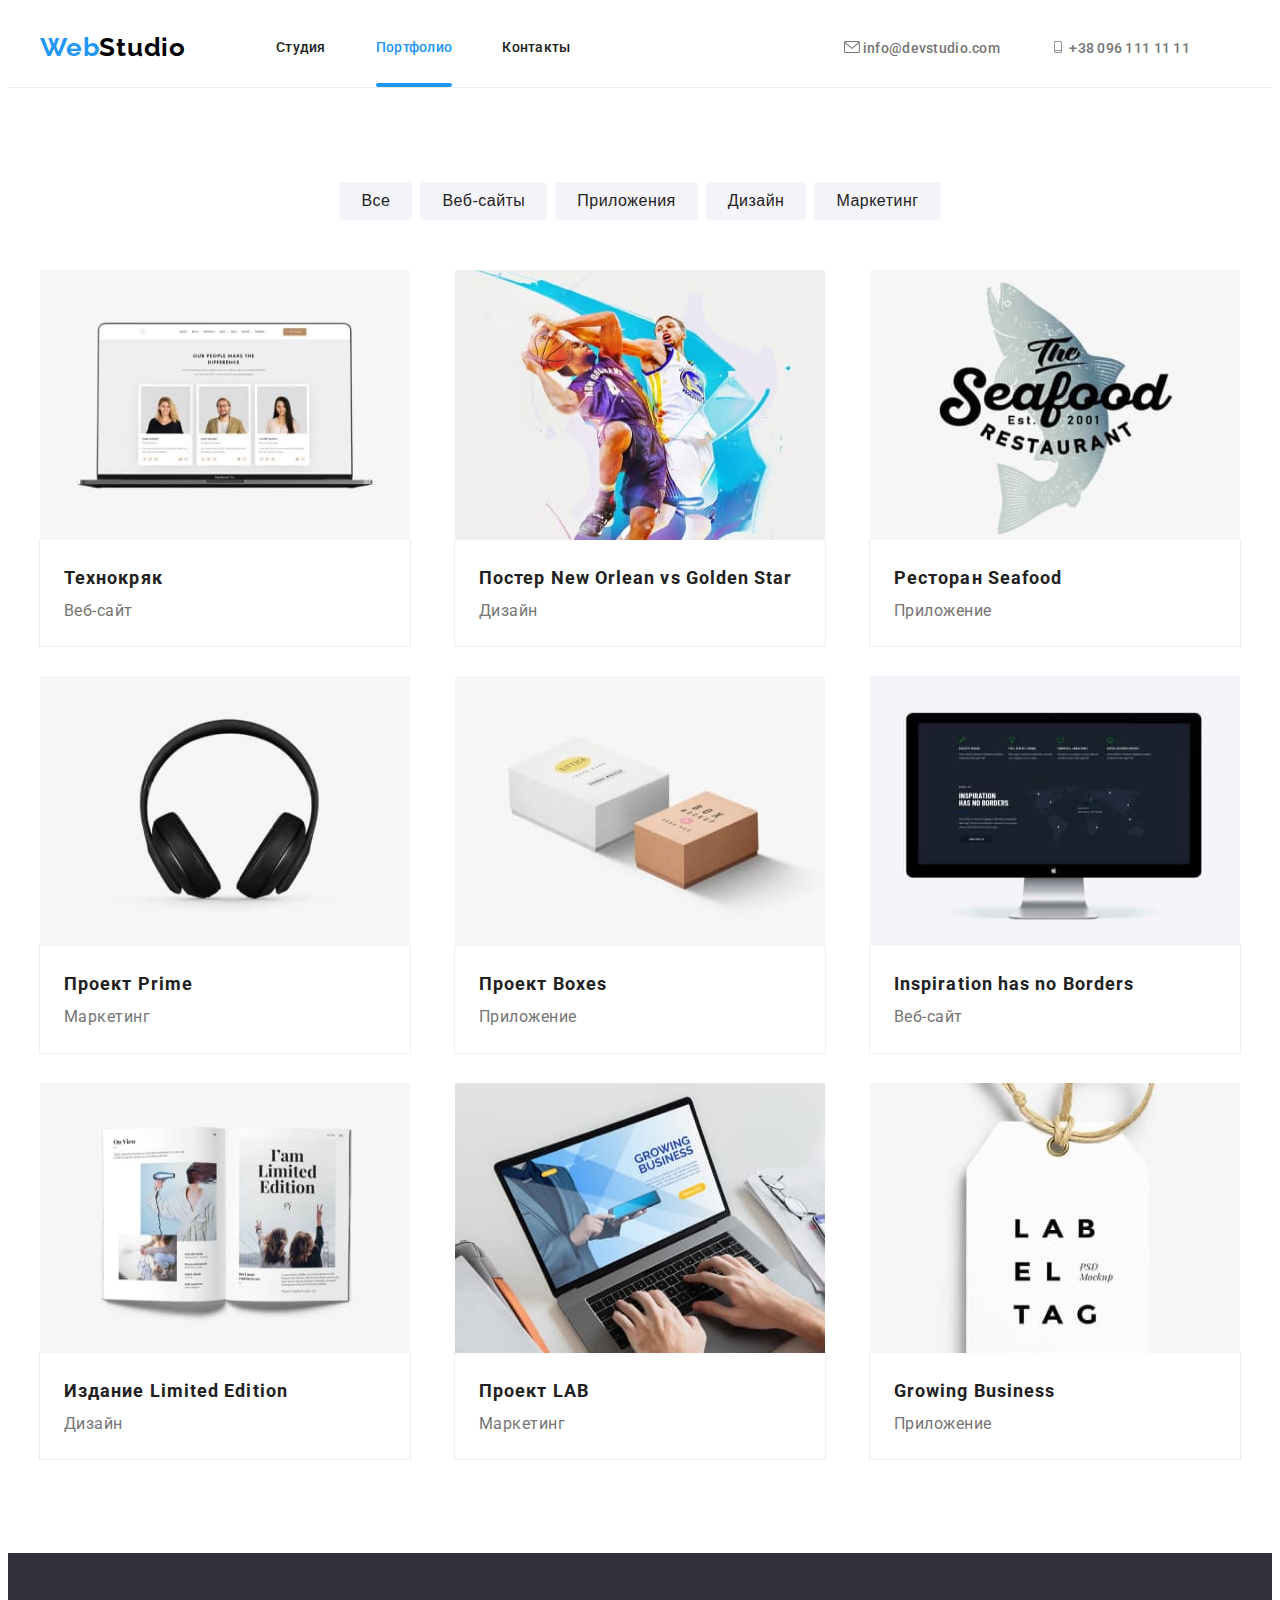
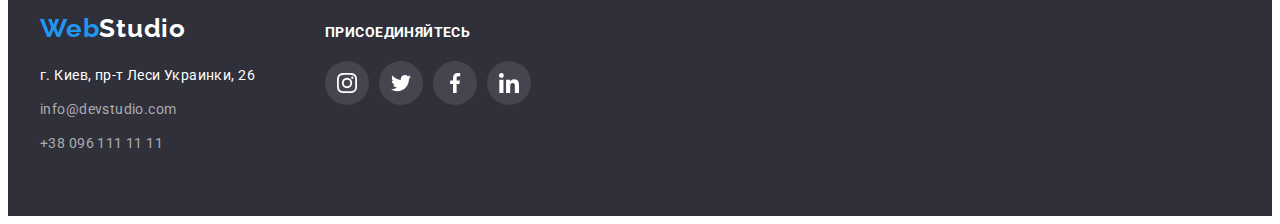
==== portfolio.html @ 3cf3bd7c "Initial commit" ====
<!DOCTYPE html>
<html lang="ru">
<head>
    <meta charset="UTF-8">
    <meta http-equiv="X-UA-Compatible" content="IE=edge">
    <meta name="viewport" content="width=device-width, initial-scale=1.0">
    <title> WebStudio | Портфолио </title>
    

    <!-- Google Fonts start -->
    
    <link rel="preconnect" href="https://fonts.googleapis.com">
    <link rel="preconnect" href="https://fonts.gstatic.com" crossorigin>
    <link href="https://fonts.googleapis.com/css2?family=Raleway:wght@700&family=Roboto:wght@400;500;700;900&display=swap"
        rel="stylesheet">

    <!-- Google Fonts end -->

    <!-- Modern Normalise start -->
    
    <link rel="stylesheet" href="https://cdnjs.cloudflare.com/ajax/libs/modern-normalize/1.1.0/modern-normalize.min.css"
        integrity="sha512-wpPYUAdjBVSE4KJnH1VR1HeZfpl1ub8YT/NKx4PuQ5NmX2tKuGu6U/JRp5y+Y8XG2tV+wKQpNHVUX03MfMFn9Q=="
        crossorigin="anonymous" referrerpolicy="no-referrer" />
    
    <!-- Moder Normalise end -->

    <link rel="stylesheet" href="./css/styles.css">

</head>
<body class="body">

<header class="header">
    <div class="container header-container">
        <a href="" class="header-logo">Web<span class="header-logo-studio">Studio</span></a>
        <nav class="header-nav">
            <ul class="header-list-flex">
                <li class="header-item">
                     <a href="index.html" class="header-link"> Студия </a>
                </li>
                <li class="header-item header-portfolio">
                     <a href="portfolio.html" class="header-link header-link-current"> Портфолио </a>
                </li>
                <li class="header-item">
                     <a href="" class="header-link"> Контакты </a>
                </li>
            </ul>
        </nav>

<ul class="header-list">
    <li>
        <a href="mailto:info@devstudio.com" class="header-contacts header-link">
            <svg class="header-icon " width="16" height="12">
                <use href="/images/icons.svg#envelope">
                </use>
            </svg>
            info@devstudio.com
        </a>
    </li>

    <li>
        <a href="tel:+380961111111" class="header-contacts header-link">
            <svg class="header-icon" width="16" height="12">
                <use href="/images/icons.svg#phone">
                </use>
            </svg>
            +38 096 111 11 11
        </a>
    </li>
</ul>
    </div>
</header>

<!-- Main Content -->
<main>
    
    <section class="section">
        <div class="container">
        <!-- Portfolio Button List -->
        <ul class="prtf-btn-list button-flexbox">
            <li class="btn-list-item">
                <button class="btn-prtf "  type="button">Все</button>
            </li>
            <li class="btn-list-item">
                <button class="btn-prtf "  type="button">Веб-сайты</button>
            </li>
            <li class="btn-list-item">
                <button class="btn-prtf "  type="button">Приложения</button>
            </li>
            <li class="btn-list-item">
                <button class="btn-prtf "  type="button">Дизайн</button>
            </li>
            <li class="btn-list-item">
                <button class="btn-prtf "  type="button">Маркетинг</button>
            </li>
        </ul>
        <!-- Portfolio Interective Images List -->
        <ul class="prtf-ii-list card-set">
            <li class="card-set-items prtf-ii-link">
                <a href="">
                    <div class="prtf-list-item" >
                    <img src="images/portfol-box/potfol-box1.jpg" alt="ноутбук" width="370" height="270"  >
                        <div class="prtf-overlay">
                            <p class="prtf-overlay-text">
                                Ресурс предлагает комплексные предложения с разным уровнем функционала и сервисов.
                                Все это позволит посетителю получить исчерпывающие сведения о компании или частном лице.
                            </p>
                        </div>
                    </div>
                            <div class="prtf-ii-flexbox">
                                <h3 class="prtf-ii-title">Технокряк</h3>
                                <p class="prtf-ii-text">Веб-сайт</p>
                            </div>
                </a>     
            </li>
            <li class="card-set-items prtf-ii-link">
                <a href="">
                    <div class="prtf-list-item">

                        <img src="images/portfol-box/portfol-box2.jpg" alt="баскетболисты" width="370" height="270" >
                                            <div class="prtf-overlay">
                                                <p class="prtf-overlay-text">
                                                    Ресурс предлагает комплексные предложения с разным уровнем функционала и сервисов.
                                                    Все это позволит посетителю получить исчерпывающие сведения о компании или частном лице.
                                                </p>
                                            </div>
                    </div>
                    <div class="prtf-ii-flexbox">    
                        <h3 class="prtf-ii-title">Постер New Orlean vs Golden Star</h3>
                        <p class="prtf-ii-text">Дизайн</p>
                    </div>
                </a>     
            </li>
            <li class="card-set-items prtf-ii-link">
                <a href="">
                    <div class="prtf-list-item">
                        <img src="images/portfol-box/portfol-box3.jpg" alt="логотип ресторана" width="370" height="270" >
                        <div class="prtf-overlay">
                            <p class="prtf-overlay-text">
                                Ресурс предлагает комплексные предложения с разным уровнем функционала и сервисов.
                                Все это позволит посетителю получить исчерпывающие сведения о компании или частном лице.
                            </p>
                        </div>
                    </div>
                    <div class="prtf-ii-flexbox">
                        <h3 class="prtf-ii-title">Ресторан Seafood</h3>
                        <p class="prtf-ii-text">Приложение</p>
                    </div>
                </a>    
            </li>
            <li class="card-set-items prtf-ii-link">
                <a href="">
                    <div class="prtf-list-item">

                        <img src="images/portfol-box/portfol-box4.jpg" alt="наушники" width="370" height="270" >
                                        <div class="prtf-overlay">
                                            <p class="prtf-overlay-text">
                                                Ресурс предлагает комплексные предложения с разным уровнем функционала и сервисов.
                                                Все это позволит посетителю получить исчерпывающие сведения о компании или частном лице.
                                            </p>
                                        </div>
                    </div>
                        <div class="prtf-ii-flexbox">
                        <h3 class="prtf-ii-title">Проект Prime</h3>
                        <p class="prtf-ii-text">Маркетинг</p>
                    </div>
                </a>
            </li>
            <li class="card-set-items prtf-ii-link">
                <a href="">
                    <div class="prtf-list-item">

                        <img src="images/portfol-box/portfol-box5.jpg" alt="коробки" width="370" height="270" >
                   
                                        <div class="prtf-overlay">
                                            <p class="prtf-overlay-text">
                                                Ресурс предлагает комплексные предложения с разным уровнем функционала и сервисов.
                                                Все это позволит посетителю получить исчерпывающие сведения о компании или частном лице.
                                            </p>
                                        </div>

                    </div>
                        <div class="prtf-ii-flexbox">
                        <h3 class="prtf-ii-title">Проект Boxes</h3>
                        <p class="prtf-ii-text">Приложение</p>
                    </div>
                </a>
            </li>
            <li class="card-set-items prtf-ii-link">
                <a href="">
                    <div class="prtf-list-item">

                        <img src="images/portfol-box/portfol-box6.jpg" alt="экран монитора" width="370" height="270" >
                    
                                                                <div class="prtf-overlay">
                                                                    <p class="prtf-overlay-text">
                                                                        Ресурс предлагает комплексные предложения с разным уровнем функционала и сервисов.
                                                                        Все это позволит посетителю получить исчерпывающие сведения о компании или частном лице.
                                                                    </p>
                                                                </div>
                    </div>
                    <div class="prtf-ii-flexbox"> 
                        <h3 class="prtf-ii-title">Inspiration has no Borders</h3>
                        <p class="prtf-ii-text">Веб-сайт</p>
                    </div>
                </a>

            </li>
            <li class="card-set-items prtf-ii-link">
                <a href="">
                    <div class="prtf-list-item">

                        <img src="images/portfol-box/portfol-box7.jpg" alt="книга" width="370" height="270" >
                    
                                                            <div class="prtf-overlay">
                                                                <p class="prtf-overlay-text">
                                                                    Ресурс предлагает комплексные предложения с разным уровнем функционала и сервисов.
                                                                    Все это позволит посетителю получить исчерпывающие сведения о компании или частном лице.
                                                                </p>
                                                            </div>
                    </div>
                        <div class="prtf-ii-flexbox">  
                        <h3 class="prtf-ii-title">Издание Limited Edition</h3>
                        <p class="prtf-ii-text">Дизайн</p>
                    </div>
                </a>
                    
            </li>
            <li class="card-set-items prtf-ii-link">
                <a href="">
                    <div class="prtf-list-item">

                        <img src="images/portfol-box/portfol-box8.jpg" alt="бирка" width="370" height="270" >
                    
                                                                <div class="prtf-overlay">
                                                                    <p class="prtf-overlay-text">
                                                                        Ресурс предлагает комплексные предложения с разным уровнем функционала и сервисов.
                                                                        Все это позволит посетителю получить исчерпывающие сведения о компании или частном лице.
                                                                    </p>
                                                                </div>
                    </div>
                    <div class="prtf-ii-flexbox">  
                        <h3 class="prtf-ii-title">Проект LAB</h3>
                        <p class="prtf-ii-text">Маркетинг</p>
                    </div>
                </a>
            </li>
            <li class="card-set-items prtf-ii-link">
                <a href="">
                    <div class="prtf-list-item">

                        <img src="images/portfol-box/portfol-box9.jpg" alt="ноутбук" width="370" height="270" >
                    
                                                            <div class="prtf-overlay">
                                                                <p class="prtf-overlay-text">
                                                                    Ресурс предлагает комплексные предложения с разным уровнем функционала и сервисов.
                                                                    Все это позволит посетителю получить исчерпывающие сведения о компании или частном лице.
                                                                </p>
                                                            </div>
                    </div>
                    <div class="prtf-ii-flexbox">
                        <h3 class="prtf-ii-title">Growing Business</h3>
                        <p class="prtf-ii-text">Приложение</p>
                    </div>
                </a>
            </li>
        </ul>
    </div>
    </section>
</main>

    <footer class="footer-section">
        <div class="container footer-container">
            <div>
                <a href="" class="footer-logo">Web<span class="footer-logo-studio">Studio</span></a>
                <address class="footer-address">
                    <p class="footer-text "> г. Киев, пр-т Леси Украинки, 26 </p>
                    <ul class="footer-list">
                        <li class="footer-list-item">
                            <a href="mailto:info@devstudio.com" class="footer-contacts  "> info@devstudio.com </a>
                        </li>
                        <li class="footer-list-item">
                            <a href="tel:+380961111111" class="footer-contacts "> +38 096 111 11 11 </a>
                        </li>
                    </ul>
    
                </address>
            </div>
    <!-- Social Footer Icons -->
            <div>
                <p class="social-footer-text">присоединяйтесь</p>
                <ul class="social-footer-list">
                    <li class="social-footer-item">
                        <a class="social-footer-link" href="" target="_blank" rel="noopener noreferrer"
                            aria-label="instagram">
                            <svg class="social-footer-icon" width="20" height="20">
                                <use href="./images/icons.svg#instagram ">
    
                                </use>
                            </svg>
                        </a>
                    </li>
                    <li class="social-footer-item">
                        <a class="social-footer-link" href="" target="_blank" rel="noopener noreferrer"
                            aria-label="twitter">
                            <svg class="social-footer-icon" width="20" height="20">
                                <use href="./images/icons.svg#twitter ">
    
                                </use>
                            </svg>
                        </a>
                    </li>
                    <li class="social-footer-item">
                        <a class="social-footer-link" href="" target="_blank" rel="noopener noreferrer"
                            aria-label="facebook">
                            <svg class="social-footer-icon" width="20" height="20">
                                <use href="./images/icons.svg#facebook ">
    
                                </use>
                            </svg>
                        </a>
                    </li>
                    <li class="social-footer-item">
                        <a class="social-footer-link" href="" target="_blank" rel="noopener noreferrer"
                            aria-label="linkedin">
                            <svg class="social-footer-icon" width="20" height="20">
                                <use href="./images/icons.svg#linkedin ">
    
                                </use>
                            </svg>
                        </a>
                    </li>
                </ul>
            </div>
    
        </div>
    </footer>

</body>
</html>
---- css/styles.css ----
/* General */

:root {
    --title-color:  #212121;;
    --text-color: #757575;
    --main-background-color: #2F303A;
    --blue-color-text: #2196F3;
    --black-color-text: #000000;
    --secondary-background-color: #E5E5E5;
    --team-background-color: #F5F4FA;
    --pure-white-color: #FFFFFF;
    --another-white-color: #ECECEC;
    --logo-color--:#AFB1B8;

  /* formula */

  --indent: 30px ;
  --items: 4 ;

}


/* others */

.body {
        font-family: 'Roboto', sans-serif;
}

.container {
    width: 1200px;
    padding-right: 15px;
    padding-left: 15px;
    margin-right: auto;
    margin-left: auto;

    /* outline: red 2px solid; */
}

.card-set {
    display: flex;
    flex-wrap: wrap;
    gap: var(--indent);
    justify-content: space-between;
}

.card-set-items {
flex-basis: calc (100% - var(--indent) * (var(--items) - 1) / var(--items));
}


.section{
    padding:94px 0px
}

/* reset styles */

img {
    display: block;
}

h1,h2,h3,h4,h5,h6,p {
    margin: 0;
}

a {
    text-decoration-line: none;
    color: currentColor;
}


ul {
 list-style: none;
    padding: 0;
        margin: 0;
}

h2 {
    margin-bottom: 50px;
}

/* .link {
    text-decoration:  none;
    color: currentColor;
} */

/* Header */

.header{ 
    background-color: var(--pure-white-color);
    padding-top: 24px;
    padding-bottom: 24px;
    border-bottom: 1px solid #ECECEC;
    
}

.header-container {
 display: flex;
 align-items: center;
}

.header-logo {
    font-family: 'Raleway';
    font-style: normal;
    font-weight: 700;
    font-size: 26px;
    line-height: 1.2;
    letter-spacing: 0.03em;
    color: var(--blue-color-text);
    margin-right: 90px;
}


.header-link-current{
    position: relative;
    color: var(--blue-color-text);
}

.header-link-current::after {
    content:"";
    
    position: absolute;
    bottom: -32px;
    left: 0 ;

    display: block;
    height: 4px;
    width: 100%;

    background-color: #2196F3;
    border-radius: 2px ;

}


.header-nav {
    margin-right: auto;
}

.header-list-flex {
    display: flex;
}

.header-logo-studio{
    color: var(--black-color-text);
}


.header-item:hover,
.header-link:focus {
    color: var(--blue-color-text);
}

.header-item{
    
    font-style: normal;
    font-weight: 500;
    font-size: 14px;
    line-height: 1.14;
    letter-spacing: 0.02em;
    color: var(--title-color);
    margin-right: 50px;

  transition-property: color;
  transition-duration: 250ms;
  transition-timing-function: cubic-bezier(0.4, 0, 0.2, 1);


}

.header-item:last-child {
    margin-right: 0;
}

.header-list {
    display: flex;
}

.header-contacts {
    
    font-style: normal;
    font-weight: 500;
    font-size: 14px;
    line-height: 1.14;
    letter-spacing: 0.02em;
    color: var(--text-color);
    margin-right: 50px;

    transition-property: color;
    transition-duration: 250ms;
    transition-timing-function: cubic-bezier(0.4, 0, 0.2, 1);

}



.header-contacts:hover,
.header-contacts:focus{
     color: var(--blue-color-text);
}


.header-contacts:hover .header-icon{
    fill: var(--blue-color-text);
}

.header-contacts:focus .header-icon {
    fill: var(--blue-color-text);
}

/* Header Icons */

.header-icon {
    fill: #757575;
    transition-property: fill;
    transition-duration: 250ms;
    transition-timing-function: cubic-bezier(0.4, 0, 0.2, 1);
}



/* Main(Index.HTML)*/
/* Hero-Section */

.hero-container {
    display: flex;
    justify-content: center;
    align-items: center;
    flex-direction: column;


}

.hero-section {
    background: var(--main-background-color);
    padding: 200px 0;
}

.hero-img {
        background-image:linear-gradient(to right, rgba(47, 48, 58, 0.4), rgba(47, 48, 58, 0.4)), url(../images/hero-img/Img.png);
        background-repeat: no-repeat;
        background-position: center;
        margin-right: auto;
        margin-left: auto;
        height: 600px;

}

.hero-title {
    
    font-style: normal;
    font-weight: 900;
    font-size: 44px;
    line-height: 1.4;
    text-transform: uppercase;
    color: var(--pure-white-color);
    text-align: center;
    letter-spacing: 0.06em;
    margin-bottom: 30px;
    

}
.hero-btn {
    
    font-style: normal;
    font-weight: 700;
    font-size: 16px;
    line-height: 1.9;
    color: var(--pure-white-color);
    background: var(--blue-color-text);
    cursor: pointer;
    letter-spacing: 0.06em;

    box-shadow: 0px 4px 4px rgba(0, 0, 0, 0.15);
    border-radius: 4px;
    border: #2196F3 solid;
    padding: 10px 32px;
    
    
}
/* Underbox */

.underbox {
    background: var(--pure-white-color);
}

.underbox-flex {
    display: flex;
    align-items:baseline;
    gap: 30px;
    justify-content: space-between;
}


.underbox-item {
    width: 270px; 
}

.underbox-title {
    margin-bottom: 10px;
}

.underbox-list .underbox-title {
    
    font-style: normal;
    font-weight: 700;
    font-size: 14px;
    line-height: 1.1;
    letter-spacing: 0.03em;
    text-transform: uppercase;    
    color: var(--title-color);
}

.underbox-list .underbox-text{
    
    font-style: normal;
    font-weight: 400;
    font-size: 14px;
    line-height: 1.7;
    letter-spacing: 0.03em;
    color: var(--text-color);
}
/* Box Section */

.box-section {
    background: var(--pure-white-color) ;
    padding-top: 0px;
}



.box-section-title{
    
    font-style: normal;
    font-weight: 700;
    font-size: 36px;
    line-height: 1.2;
    text-align: center;
    letter-spacing: 0.03em;
    color: var(--title-color);
}

.box-item-div {
    position: relative;
    display: flex;
}

.box-item-title {
    font-size: 14px;
    line-height: 1.14;
    text-align: center;
    letter-spacing: 0.03em;
    text-transform: uppercase;
    
    color: #FFFFFF;
    background: rgba(47, 48, 58, 0.8);
    padding: 27px 82px;
    width: 100%;

    z-index: 120;
    position: absolute;
    bottom: 0;
        
}

/* Team Section */

.team-section {
    background: var(--team-background-color);
}
.team-wrap {
    padding-top: 30px;
    padding-bottom: 30px;
    padding-left: 5px;
    padding-right: 5px;
    
}

.team-back{
    background-color: var(--pure-white-color);
}
.team-section-flex-list{
    display: flex;
    flex-wrap: wrap;
    gap: 30px;
    justify-content: space-between;
}
.team-item {
    flex-basis: calc (100% - var(--indent) * (var(--items) - 1 ) / var(--items));
}
.team-shadow {

    box-shadow: 
    0px 1px 3px rgba(0, 0, 0, 0.12),
    0px 1px 1px rgba(0, 0, 0, 0.14), 
    0px 2px 1px rgba(0, 0, 0, 0.2);
    border-radius: 0px 0px 4px 4px;
}
.team-section-h2title {
    
    font-style: normal;
    font-weight: 700;
    font-size: 36px;
    line-height: 1.2;
    text-align: center;
    letter-spacing: 0.03em;
    color: var(--title-color);
}

.team-section-h3title {
    padding-bottom: 10px;
}

.team-section-list  .team-section-h3title{
    
    font-style: normal;
    font-weight: 500;
    font-size: 16px;
    line-height: 1.25;
    text-align: center;
    letter-spacing: 0.03em;
    color: var(--title-color);
}


.team-section-list  .team-section-text {
    
    font-style: normal;
    font-weight: 400;
    font-size: 16px;
    line-height: 1.25;
    text-align: center;
    letter-spacing: 0.03em;
    color: var(--text-color);

}
.team-section-text {
    margin-bottom: 16px;
}


/* Client Section */

.client-title {
    font-weight: 700;
    font-size: 36px;
    line-height: 42px;
    text-align: center;
    letter-spacing: 0.03em;
    
    color: var(--title-color);
}


/* Portfolio.HTML */
/* Main */
/* < !-- Portfolio Button List --> */

.button-flexbox {
    display: flex;
    flex-direction: row;
    align-items: baseline;
    align-items: center;
    justify-content: center;
    margin-bottom: 50px; 
}

.btn-prtf {
        
        font-weight: 500;
        font-size: 16px;
        line-height: 1.6;
        text-align: center;
        letter-spacing: 0.03em;
        background-color: var(--team-background-color);
        border-radius: 4px;
        color: var(--title-color);
        cursor: pointer;
        border: 0px;
        padding: 6px 22px;

        transition-property: color, background-color, border, box-shadow;
        transition-duration: 250ms;
        transition-timing-function: cubic-bezier(0.4, 0, 0.2, 1);
        
}

.btn-list-item {
    margin-right: 8px;
}

.btn-list-item:last-child {
    margin-right: 0px;
}

.btn-prtf:hover,
.btn-prtf:active,
.btn-prtf:focus {
    color: var(--pure-white-color);
    background-color: var(--blue-color-text);
    border: var(--blue-color-text) 4px;
    box-shadow: 
    0px 3px 1px rgba(0, 0, 0, 0.1), 
    0px 1px 2px rgba(0, 0, 0, 0.08), 
    0px 2px 2px rgba(0, 0, 0, 0.12);
}

 /* < !-- Portfolio Interective Images List --> */

.prtf-ii-list {
    --items: 9 ;
    
}

.prtf-ii-link {
    transition-property: box-shadow;
    transition-duration:250ms;
    transition-timing-function: cubic-bezier(0.4, 0, 0.2, 1);
}

.prtf-ii-link:hover {
    box-shadow: 
    0px 1px 1px rgba(0, 0, 0, 0.12), 
    0px 4px 4px rgba(0, 0, 0, 0.06), 
    1px 4px 6px rgba(0, 0, 0, 0.16);
}


.prtf-ii-flexbox{
    padding-top: 20px;
    padding-bottom: 20px;
    outline: 1px solid #EEEEEE ;
    padding-right: 24px;
    padding-left: 24px;

}



.prtf-ii-title{
    
    font-style: normal;
    font-weight: 700;
    font-size: 18px;
    line-height: 2;
    letter-spacing: 0.06em;
    color: var(--title-color);
}


.prtf-ii-text {
    
    font-style: normal;
    font-weight: 400;
    font-size: 16px;
    line-height: 1.9;
    letter-spacing: 0.03em;
    color:var(--text-color);
}

.prtf-list-item {
    position: relative;
    overflow: hidden;
}


.prtf-list-item:hover .prtf-overlay{
transform: translateY(0);
}

.prtf-overlay {
 background-color: rgba(33, 150, 243, 0.9);
 
 position: absolute;
 top: 0;
 left: 0;
 
transform: translateY(150%);


 width: 100%;
 height: 100%;
 padding: 63px 24px;
 
 display: flex;
 align-items: center;
 justify-content: center;

transition: transform 250ms ease-in-out;

}

.prtf-overlay-text {
    font-family: 'Roboto';
    font-style: normal;
    font-weight: 400;
    font-size: 18px;
    line-height: 1.55;
    letter-spacing: 0.03em;
    color: #FFFFFF;

    text-align: left;
}



/* Footer  */

.footer-section {
    background: var(--main-background-color);
    padding: 60px 0px
}

.footer-container {
    display: flex;
    justify-content: baseline;
    align-items: baseline;
    gap: 70px;
}



.footer-logo {

        font-family: 'Raleway';
            font-style: normal;
            font-weight: 700;
            font-size: 26px;
            line-height: 1.2;
            letter-spacing: 0.03em;
            color: var(--blue-color-text);

}

.footer-logo-studio {
color: var(--pure-white-color);
}



.footer-text {
    
    font-style: normal;
    font-weight: 400;
    font-size: 14px;
    line-height: 1.7;
    letter-spacing: 0.03em;
    color: var(--pure-white-color);
    margin-top: 20px;
    margin-bottom: 10px;
    
}


.footer-contacts {
    
    font-style: normal;
    font-weight: 400;
    font-size: 14px;
    line-height: 1.7;
    letter-spacing: 0.03em;
    color: rgba(255, 255, 255, 0.6); 
    
    transition-property: color;
        transition-duration: 250ms;
        transition-timing-function: cubic-bezier(0.4, 0, 0.2, 1);
}

.footer-list-item {
    margin-bottom: 10px;

}

.footer-list-item:last-child {
    margin-bottom: 0px;
}


.footer-contacts:hover,
.footer-contacts:focus {
    color: var(--blue-color-text);
}

.social-footer-text {
  
    font-weight: 700;
    font-size: 14px;
    line-height: 1.14;
    letter-spacing: 0.03em;
    text-transform: uppercase;
    margin-bottom: 20px;
    
    color: var(--pure-white-color);
}


/* Icons Settings */

/* Social Icons */

.social-team-list {
    display: flex;
    align-items: center;
    justify-content: center;
    gap: 10px;
}

.social-team-link {
    display: flex;
    align-items: center;
    justify-content: center;
    width: 44px;
    height: 44px;
    background-color: var(--pure-white-color);
    border-radius: 50%;

    transition-property: background-color;
    transition-duration: 250ms;
    transition-timing-function: cubic-bezier(0.4, 0, 0.2, 1);

}

.social-team-icon {
    fill: var(--logo-color--);
    
    transition-property: fill;
    transition-duration: 250ms;
    transition-timing-function: cubic-bezier(0.4, 0, 0.2, 1);
}

.social-team-link:hover {
    background-color: var(--blue-color-text);

}

.social-team-link:focus {
    background-color: var(--blue-color-text);
}

.social-team-link:focus .social-team-icon{
    fill: var(--pure-white-color);
}

.social-team-link:hover   .social-team-icon {
    fill: var(--pure-white-color);
}

/* Footer Icons */

.social-footer-list {
        display: flex;
            align-items: center;
            justify-content: center;
            gap: 10px;
}

.social-footer-icon {
    fill: var(--pure-white-color);
}

.social-footer-link:hover {
    background-color: var(--blue-color-text);
}

.social-footer-link:focus {
    background-color: var(--blue-color-text);
}



.social-footer-link {
            display: flex;
            align-items: center;
            justify-content: center;
            width: 44px;
            height: 44px;
            background-color: var(--pure-white-color);
            border-radius: 50%;
            background: rgba(255, 255, 255, 0.1);
           
            transition-property: background-color;
            transition-duration: 250ms;
            transition-timing-function: cubic-bezier(0.4, 0, 0.2, 1);
            
}

/* Client Icons */

.client-list {
            display: flex;
            align-items: center;
            justify-content: center;
            gap: 30px;
}

.client-icon {
    fill: var(--logo-color--) ;
        transition-property: fill;
        transition-duration: 250ms;
        transition-timing-function: cubic-bezier(0.4, 0, 0.2, 1);
}

.client-link {
            
            display: flex;
            align-items: center;
            justify-content: center;
            width: 170px;
            height: 92px;
            border: 1px solid #AFB1B8;
            border-radius: 4px;


        transition-property: background-color;
        transition-duration: 250ms;
        transition-timing-function: cubic-bezier(0.4, 0, 0.2, 1);
}


.client-link:hover .client-icon {
    fill: var(--blue-color-text);
}


.client-link:hover {
    border-color: var(--blue-color-text);
}

.client-link:focus .client-icon {
    fill: var(--blue-color-text);
}

.client-link:focus {
    border-color: var(--blue-color-text);
}



/* Underbox Icons */
.underbox-icon-list {
    display: flex;
    align-items: center;
    justify-content: center;
    gap: 30px;
    margin-bottom: 30px;

}
.underbox-link {
    
    display: flex;
    align-items: center;
    justify-content: center;
    width: 270px;
    height: 120px;
    background-color: var(--team-background-color);
}  


/* --- */
/* Modal Window */

.backdrop {
    position: fixed;
    top: 0;
    left: 0;
    height: 100%;
    width: 100%;
    z-index: 1000;

    /* display: flex;
    align-items: center;
    justify-content: center; */

    background-color: rgba(0, 0, 0, 0.2);



opacity: 1;
visibility: visible;
pointer-events: initial;

transition: opacity 600ms ease-out, visibility 600ms ease-out;


}


.backdrop.is-hidden {
    opacity: 0;
    visibility: hidden;
    pointer-events: none;
}

.modal {
    /* position: relative; */
    position: absolute;
    top: 50%;
    left: 50%;

    transform: translate(-50%,-50%) scale(1) rotate(0);


    width: 520px;
    height: 580px;
    background-color: #FFFFFF;
    box-shadow: 
    0px 1px 3px rgba(0, 0, 0, 0.12),
    0px 1px 1px rgba(0, 0, 0, 0.14), 
    0px 2px 1px rgba(0, 0, 0, 0.2);
    border-radius: 4px;

    opacity: 1;
    transition: transform 400ms ease-in-out 200ms, opacity 400ms ease-in-out 200ms

}

.backdrop.is-hidden .modal {
    opacity: 0;
    transform: translate(-50%, -50%) scale(0.4) rotate(0);
}



.modal-btn {

   display: flex;
   align-items: center;
   justify-content: center;

   position: absolute;
   top: 10px;
   right: 10px;

   width: 30px;
   height: 30px;
   padding: 0;

   border-radius: 50% ;
   border: 1px solid rgba(0, 0, 0, 0.1);
   background-color: transparent;
   
   cursor: pointer;
}
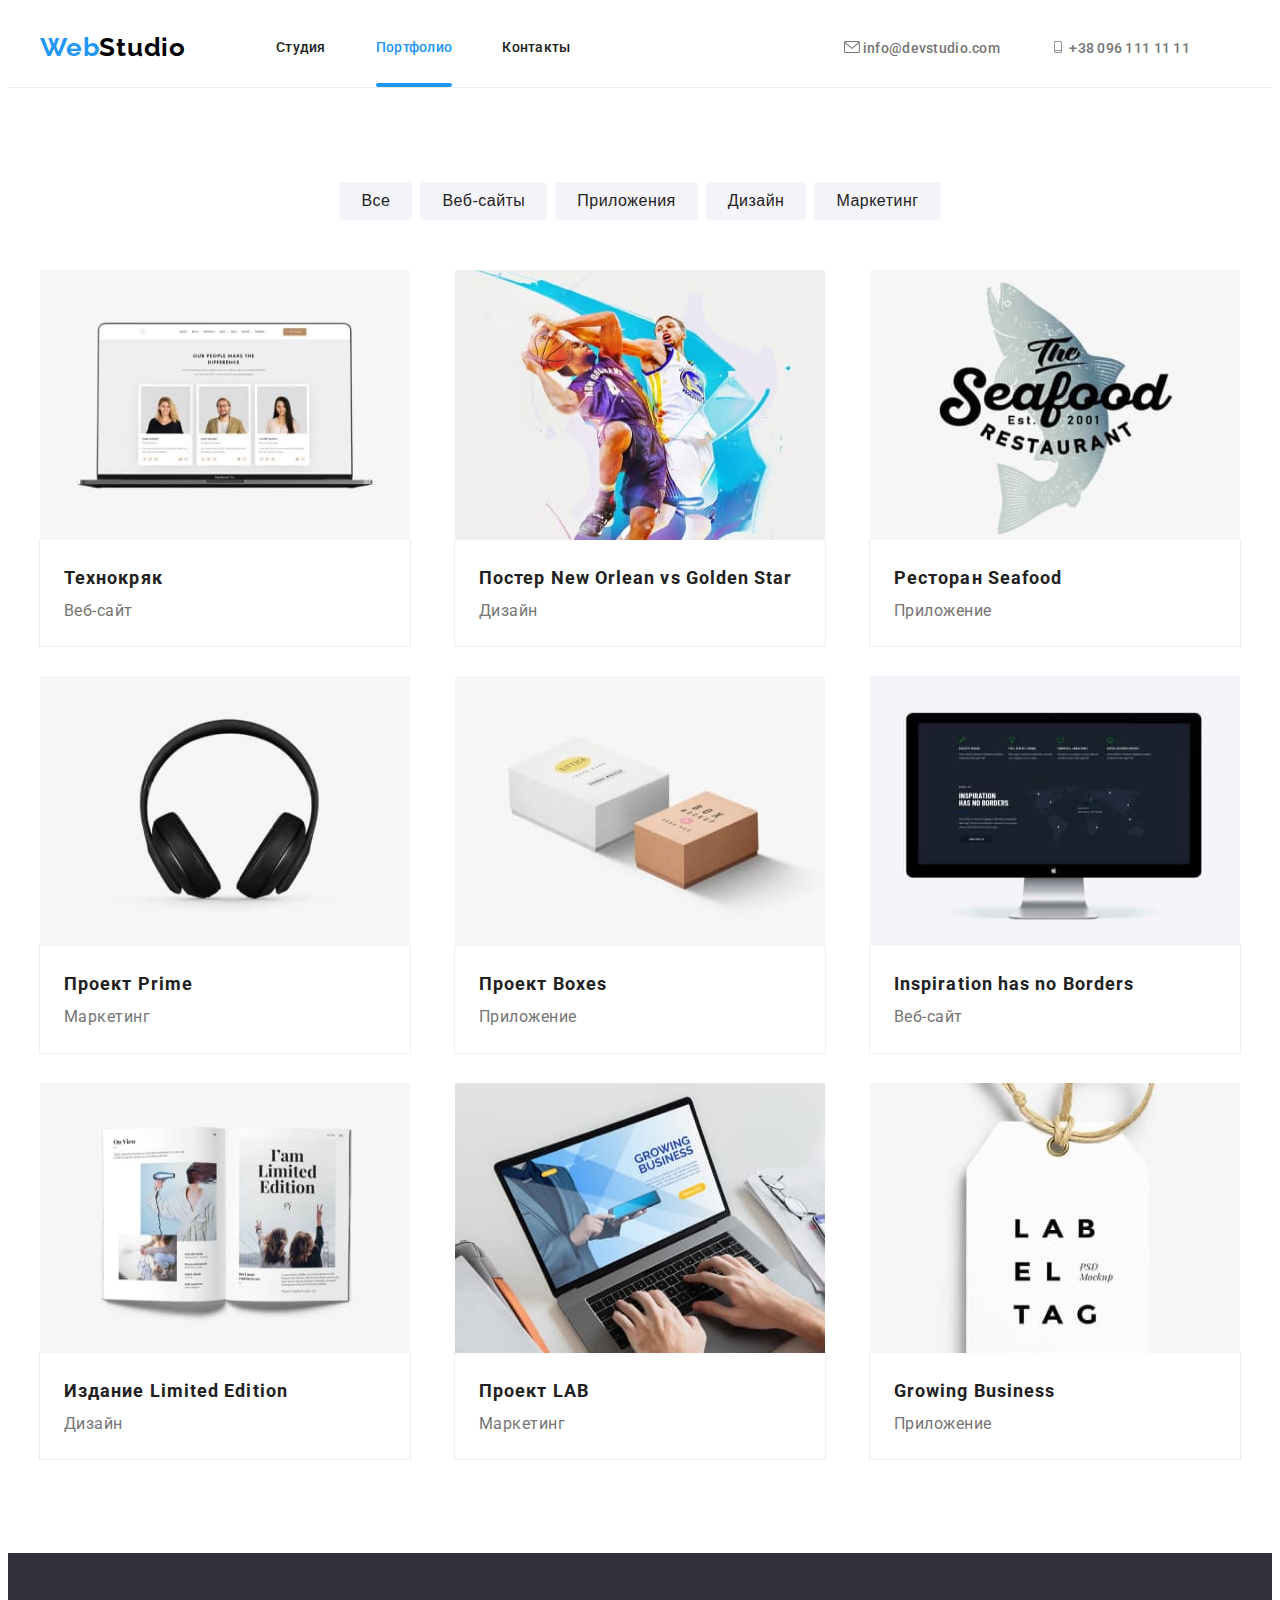
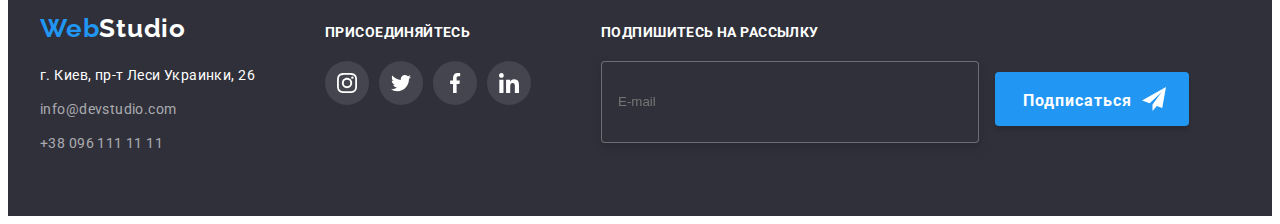
==== commit 6133d6ab: "Complete footer-form( Complete Task)" ====
--- a/portfolio.html
+++ b/portfolio.html
@@ -1,339 +1,433 @@
 <!DOCTYPE html>
 <html lang="ru">
-<head>
-    <meta charset="UTF-8">
-    <meta http-equiv="X-UA-Compatible" content="IE=edge">
-    <meta name="viewport" content="width=device-width, initial-scale=1.0">
-    <title> WebStudio | Портфолио </title>
-    
+  <head>
+    <meta charset="UTF-8" />
+    <meta http-equiv="X-UA-Compatible" content="IE=edge" />
+    <meta name="viewport" content="width=device-width, initial-scale=1.0" />
+    <title>WebStudio | Портфолио</title>
 
     <!-- Google Fonts start -->
-    
-    <link rel="preconnect" href="https://fonts.googleapis.com">
-    <link rel="preconnect" href="https://fonts.gstatic.com" crossorigin>
-    <link href="https://fonts.googleapis.com/css2?family=Raleway:wght@700&family=Roboto:wght@400;500;700;900&display=swap"
-        rel="stylesheet">
+
+    <link rel="preconnect" href="https://fonts.googleapis.com" />
+    <link rel="preconnect" href="https://fonts.gstatic.com" crossorigin />
+    <link
+      href="https://fonts.googleapis.com/css2?family=Raleway:wght@700&family=Roboto:wght@400;500;700;900&display=swap"
+      rel="stylesheet"
+    />
 
     <!-- Google Fonts end -->
 
     <!-- Modern Normalise start -->
-    
-    <link rel="stylesheet" href="https://cdnjs.cloudflare.com/ajax/libs/modern-normalize/1.1.0/modern-normalize.min.css"
-        integrity="sha512-wpPYUAdjBVSE4KJnH1VR1HeZfpl1ub8YT/NKx4PuQ5NmX2tKuGu6U/JRp5y+Y8XG2tV+wKQpNHVUX03MfMFn9Q=="
-        crossorigin="anonymous" referrerpolicy="no-referrer" />
-    
+
+    <link
+      rel="stylesheet"
+      href="https://cdnjs.cloudflare.com/ajax/libs/modern-normalize/1.1.0/modern-normalize.min.css"
+      integrity="sha512-wpPYUAdjBVSE4KJnH1VR1HeZfpl1ub8YT/NKx4PuQ5NmX2tKuGu6U/JRp5y+Y8XG2tV+wKQpNHVUX03MfMFn9Q=="
+      crossorigin="anonymous"
+      referrerpolicy="no-referrer"
+    />
+
     <!-- Moder Normalise end -->
 
-    <link rel="stylesheet" href="./css/styles.css">
-
-</head>
-<body class="body">
-
-<header class="header">
-    <div class="container header-container">
-        <a href="" class="header-logo">Web<span class="header-logo-studio">Studio</span></a>
+    <link rel="stylesheet" href="./css/styles.css" />
+  </head>
+  <body class="body">
+    <header class="header">
+      <div class="container header-container">
+        <a href="" class="header-logo"
+          >Web<span class="header-logo-studio">Studio</span></a
+        >
         <nav class="header-nav">
-            <ul class="header-list-flex">
-                <li class="header-item">
-                     <a href="index.html" class="header-link"> Студия </a>
-                </li>
-                <li class="header-item header-portfolio">
-                     <a href="portfolio.html" class="header-link header-link-current"> Портфолио </a>
-                </li>
-                <li class="header-item">
-                     <a href="" class="header-link"> Контакты </a>
-                </li>
+          <ul class="header-list-flex">
+            <li class="header-item">
+              <a href="index.html" class="header-link"> Студия </a>
+            </li>
+            <li class="header-item header-portfolio">
+              <a href="portfolio.html" class="header-link header-link-current">
+                Портфолио
+              </a>
+            </li>
+            <li class="header-item">
+              <a href="" class="header-link"> Контакты </a>
+            </li>
+          </ul>
+        </nav>
+
+        <ul class="header-list">
+          <li>
+            <a
+              href="mailto:info@devstudio.com"
+              class="header-contacts header-link"
+            >
+              <svg class="header-icon" width="16" height="12">
+                <use href="/images/icons.svg#envelope"></use>
+              </svg>
+              info@devstudio.com
+            </a>
+          </li>
+
+          <li>
+            <a href="tel:+380961111111" class="header-contacts header-link">
+              <svg class="header-icon" width="16" height="12">
+                <use href="/images/icons.svg#phone"></use>
+              </svg>
+              +38 096 111 11 11
+            </a>
+          </li>
+        </ul>
+      </div>
+    </header>
+
+    <!-- Main Content -->
+    <main>
+      <section class="section">
+        <div class="container">
+          <!-- Portfolio Button List -->
+          <ul class="prtf-btn-list button-flexbox">
+            <li class="btn-list-item">
+              <button class="btn-prtf" type="button">Все</button>
+            </li>
+            <li class="btn-list-item">
+              <button class="btn-prtf" type="button">Веб-сайты</button>
+            </li>
+            <li class="btn-list-item">
+              <button class="btn-prtf" type="button">Приложения</button>
+            </li>
+            <li class="btn-list-item">
+              <button class="btn-prtf" type="button">Дизайн</button>
+            </li>
+            <li class="btn-list-item">
+              <button class="btn-prtf" type="button">Маркетинг</button>
+            </li>
+          </ul>
+          <!-- Portfolio Interective Images List -->
+          <ul class="prtf-ii-list card-set">
+            <li class="card-set-items prtf-ii-link">
+              <a href="">
+                <div class="prtf-list-item">
+                  <img
+                    src="images/portfol-box/potfol-box1.jpg"
+                    alt="ноутбук"
+                    width="370"
+                    height="270"
+                  />
+                  <div class="prtf-overlay">
+                    <p class="prtf-overlay-text">
+                      Ресурс предлагает комплексные предложения с разным уровнем
+                      функционала и сервисов. Все это позволит посетителю
+                      получить исчерпывающие сведения о компании или частном
+                      лице.
+                    </p>
+                  </div>
+                </div>
+                <div class="prtf-ii-flexbox">
+                  <h3 class="prtf-ii-title">Технокряк</h3>
+                  <p class="prtf-ii-text">Веб-сайт</p>
+                </div>
+              </a>
+            </li>
+            <li class="card-set-items prtf-ii-link">
+              <a href="">
+                <div class="prtf-list-item">
+                  <img
+                    src="images/portfol-box/portfol-box2.jpg"
+                    alt="баскетболисты"
+                    width="370"
+                    height="270"
+                  />
+                  <div class="prtf-overlay">
+                    <p class="prtf-overlay-text">
+                      Ресурс предлагает комплексные предложения с разным уровнем
+                      функционала и сервисов. Все это позволит посетителю
+                      получить исчерпывающие сведения о компании или частном
+                      лице.
+                    </p>
+                  </div>
+                </div>
+                <div class="prtf-ii-flexbox">
+                  <h3 class="prtf-ii-title">
+                    Постер New Orlean vs Golden Star
+                  </h3>
+                  <p class="prtf-ii-text">Дизайн</p>
+                </div>
+              </a>
+            </li>
+            <li class="card-set-items prtf-ii-link">
+              <a href="">
+                <div class="prtf-list-item">
+                  <img
+                    src="images/portfol-box/portfol-box3.jpg"
+                    alt="логотип ресторана"
+                    width="370"
+                    height="270"
+                  />
+                  <div class="prtf-overlay">
+                    <p class="prtf-overlay-text">
+                      Ресурс предлагает комплексные предложения с разным уровнем
+                      функционала и сервисов. Все это позволит посетителю
+                      получить исчерпывающие сведения о компании или частном
+                      лице.
+                    </p>
+                  </div>
+                </div>
+                <div class="prtf-ii-flexbox">
+                  <h3 class="prtf-ii-title">Ресторан Seafood</h3>
+                  <p class="prtf-ii-text">Приложение</p>
+                </div>
+              </a>
+            </li>
+            <li class="card-set-items prtf-ii-link">
+              <a href="">
+                <div class="prtf-list-item">
+                  <img
+                    src="images/portfol-box/portfol-box4.jpg"
+                    alt="наушники"
+                    width="370"
+                    height="270"
+                  />
+                  <div class="prtf-overlay">
+                    <p class="prtf-overlay-text">
+                      Ресурс предлагает комплексные предложения с разным уровнем
+                      функционала и сервисов. Все это позволит посетителю
+                      получить исчерпывающие сведения о компании или частном
+                      лице.
+                    </p>
+                  </div>
+                </div>
+                <div class="prtf-ii-flexbox">
+                  <h3 class="prtf-ii-title">Проект Prime</h3>
+                  <p class="prtf-ii-text">Маркетинг</p>
+                </div>
+              </a>
+            </li>
+            <li class="card-set-items prtf-ii-link">
+              <a href="">
+                <div class="prtf-list-item">
+                  <img
+                    src="images/portfol-box/portfol-box5.jpg"
+                    alt="коробки"
+                    width="370"
+                    height="270"
+                  />
+
+                  <div class="prtf-overlay">
+                    <p class="prtf-overlay-text">
+                      Ресурс предлагает комплексные предложения с разным уровнем
+                      функционала и сервисов. Все это позволит посетителю
+                      получить исчерпывающие сведения о компании или частном
+                      лице.
+                    </p>
+                  </div>
+                </div>
+                <div class="prtf-ii-flexbox">
+                  <h3 class="prtf-ii-title">Проект Boxes</h3>
+                  <p class="prtf-ii-text">Приложение</p>
+                </div>
+              </a>
+            </li>
+            <li class="card-set-items prtf-ii-link">
+              <a href="">
+                <div class="prtf-list-item">
+                  <img
+                    src="images/portfol-box/portfol-box6.jpg"
+                    alt="экран монитора"
+                    width="370"
+                    height="270"
+                  />
+
+                  <div class="prtf-overlay">
+                    <p class="prtf-overlay-text">
+                      Ресурс предлагает комплексные предложения с разным уровнем
+                      функционала и сервисов. Все это позволит посетителю
+                      получить исчерпывающие сведения о компании или частном
+                      лице.
+                    </p>
+                  </div>
+                </div>
+                <div class="prtf-ii-flexbox">
+                  <h3 class="prtf-ii-title">Inspiration has no Borders</h3>
+                  <p class="prtf-ii-text">Веб-сайт</p>
+                </div>
+              </a>
+            </li>
+            <li class="card-set-items prtf-ii-link">
+              <a href="">
+                <div class="prtf-list-item">
+                  <img
+                    src="images/portfol-box/portfol-box7.jpg"
+                    alt="книга"
+                    width="370"
+                    height="270"
+                  />
+
+                  <div class="prtf-overlay">
+                    <p class="prtf-overlay-text">
+                      Ресурс предлагает комплексные предложения с разным уровнем
+                      функционала и сервисов. Все это позволит посетителю
+                      получить исчерпывающие сведения о компании или частном
+                      лице.
+                    </p>
+                  </div>
+                </div>
+                <div class="prtf-ii-flexbox">
+                  <h3 class="prtf-ii-title">Издание Limited Edition</h3>
+                  <p class="prtf-ii-text">Дизайн</p>
+                </div>
+              </a>
+            </li>
+            <li class="card-set-items prtf-ii-link">
+              <a href="">
+                <div class="prtf-list-item">
+                  <img
+                    src="images/portfol-box/portfol-box8.jpg"
+                    alt="бирка"
+                    width="370"
+                    height="270"
+                  />
+
+                  <div class="prtf-overlay">
+                    <p class="prtf-overlay-text">
+                      Ресурс предлагает комплексные предложения с разным уровнем
+                      функционала и сервисов. Все это позволит посетителю
+                      получить исчерпывающие сведения о компании или частном
+                      лице.
+                    </p>
+                  </div>
+                </div>
+                <div class="prtf-ii-flexbox">
+                  <h3 class="prtf-ii-title">Проект LAB</h3>
+                  <p class="prtf-ii-text">Маркетинг</p>
+                </div>
+              </a>
+            </li>
+            <li class="card-set-items prtf-ii-link">
+              <a href="">
+                <div class="prtf-list-item">
+                  <img
+                    src="images/portfol-box/portfol-box9.jpg"
+                    alt="ноутбук"
+                    width="370"
+                    height="270"
+                  />
+
+                  <div class="prtf-overlay">
+                    <p class="prtf-overlay-text">
+                      Ресурс предлагает комплексные предложения с разным уровнем
+                      функционала и сервисов. Все это позволит посетителю
+                      получить исчерпывающие сведения о компании или частном
+                      лице.
+                    </p>
+                  </div>
+                </div>
+                <div class="prtf-ii-flexbox">
+                  <h3 class="prtf-ii-title">Growing Business</h3>
+                  <p class="prtf-ii-text">Приложение</p>
+                </div>
+              </a>
+            </li>
+          </ul>
+        </div>
+      </section>
+    </main>
+
+    <footer class="footer-section">
+      <div class="container footer-container">
+        <div>
+          <a href="" class="footer-logo"
+            >Web<span class="footer-logo-studio">Studio</span></a
+          >
+          <address class="footer-address">
+            <p class="footer-text">г. Киев, пр-т Леси Украинки, 26</p>
+            <ul class="footer-list">
+              <li class="footer-list-item">
+                <a href="mailto:info@devstudio.com" class="footer-contacts">
+                  info@devstudio.com
+                </a>
+              </li>
+              <li class="footer-list-item">
+                <a href="tel:+380961111111" class="footer-contacts">
+                  +38 096 111 11 11
+                </a>
+              </li>
             </ul>
-        </nav>
-
-<ul class="header-list">
-    <li>
-        <a href="mailto:info@devstudio.com" class="header-contacts header-link">
-            <svg class="header-icon " width="16" height="12">
-                <use href="/images/icons.svg#envelope">
-                </use>
-            </svg>
-            info@devstudio.com
-        </a>
-    </li>
-
-    <li>
-        <a href="tel:+380961111111" class="header-contacts header-link">
-            <svg class="header-icon" width="16" height="12">
-                <use href="/images/icons.svg#phone">
-                </use>
-            </svg>
-            +38 096 111 11 11
-        </a>
-    </li>
-</ul>
-    </div>
-</header>
-
-<!-- Main Content -->
-<main>
-    
-    <section class="section">
-        <div class="container">
-        <!-- Portfolio Button List -->
-        <ul class="prtf-btn-list button-flexbox">
-            <li class="btn-list-item">
-                <button class="btn-prtf "  type="button">Все</button>
-            </li>
-            <li class="btn-list-item">
-                <button class="btn-prtf "  type="button">Веб-сайты</button>
-            </li>
-            <li class="btn-list-item">
-                <button class="btn-prtf "  type="button">Приложения</button>
-            </li>
-            <li class="btn-list-item">
-                <button class="btn-prtf "  type="button">Дизайн</button>
-            </li>
-            <li class="btn-list-item">
-                <button class="btn-prtf "  type="button">Маркетинг</button>
-            </li>
-        </ul>
-        <!-- Portfolio Interective Images List -->
-        <ul class="prtf-ii-list card-set">
-            <li class="card-set-items prtf-ii-link">
-                <a href="">
-                    <div class="prtf-list-item" >
-                    <img src="images/portfol-box/potfol-box1.jpg" alt="ноутбук" width="370" height="270"  >
-                        <div class="prtf-overlay">
-                            <p class="prtf-overlay-text">
-                                Ресурс предлагает комплексные предложения с разным уровнем функционала и сервисов.
-                                Все это позволит посетителю получить исчерпывающие сведения о компании или частном лице.
-                            </p>
-                        </div>
-                    </div>
-                            <div class="prtf-ii-flexbox">
-                                <h3 class="prtf-ii-title">Технокряк</h3>
-                                <p class="prtf-ii-text">Веб-сайт</p>
-                            </div>
-                </a>     
-            </li>
-            <li class="card-set-items prtf-ii-link">
-                <a href="">
-                    <div class="prtf-list-item">
-
-                        <img src="images/portfol-box/portfol-box2.jpg" alt="баскетболисты" width="370" height="270" >
-                                            <div class="prtf-overlay">
-                                                <p class="prtf-overlay-text">
-                                                    Ресурс предлагает комплексные предложения с разным уровнем функционала и сервисов.
-                                                    Все это позволит посетителю получить исчерпывающие сведения о компании или частном лице.
-                                                </p>
-                                            </div>
-                    </div>
-                    <div class="prtf-ii-flexbox">    
-                        <h3 class="prtf-ii-title">Постер New Orlean vs Golden Star</h3>
-                        <p class="prtf-ii-text">Дизайн</p>
-                    </div>
-                </a>     
-            </li>
-            <li class="card-set-items prtf-ii-link">
-                <a href="">
-                    <div class="prtf-list-item">
-                        <img src="images/portfol-box/portfol-box3.jpg" alt="логотип ресторана" width="370" height="270" >
-                        <div class="prtf-overlay">
-                            <p class="prtf-overlay-text">
-                                Ресурс предлагает комплексные предложения с разным уровнем функционала и сервисов.
-                                Все это позволит посетителю получить исчерпывающие сведения о компании или частном лице.
-                            </p>
-                        </div>
-                    </div>
-                    <div class="prtf-ii-flexbox">
-                        <h3 class="prtf-ii-title">Ресторан Seafood</h3>
-                        <p class="prtf-ii-text">Приложение</p>
-                    </div>
-                </a>    
-            </li>
-            <li class="card-set-items prtf-ii-link">
-                <a href="">
-                    <div class="prtf-list-item">
-
-                        <img src="images/portfol-box/portfol-box4.jpg" alt="наушники" width="370" height="270" >
-                                        <div class="prtf-overlay">
-                                            <p class="prtf-overlay-text">
-                                                Ресурс предлагает комплексные предложения с разным уровнем функционала и сервисов.
-                                                Все это позволит посетителю получить исчерпывающие сведения о компании или частном лице.
-                                            </p>
-                                        </div>
-                    </div>
-                        <div class="prtf-ii-flexbox">
-                        <h3 class="prtf-ii-title">Проект Prime</h3>
-                        <p class="prtf-ii-text">Маркетинг</p>
-                    </div>
-                </a>
-            </li>
-            <li class="card-set-items prtf-ii-link">
-                <a href="">
-                    <div class="prtf-list-item">
-
-                        <img src="images/portfol-box/portfol-box5.jpg" alt="коробки" width="370" height="270" >
-                   
-                                        <div class="prtf-overlay">
-                                            <p class="prtf-overlay-text">
-                                                Ресурс предлагает комплексные предложения с разным уровнем функционала и сервисов.
-                                                Все это позволит посетителю получить исчерпывающие сведения о компании или частном лице.
-                                            </p>
-                                        </div>
-
-                    </div>
-                        <div class="prtf-ii-flexbox">
-                        <h3 class="prtf-ii-title">Проект Boxes</h3>
-                        <p class="prtf-ii-text">Приложение</p>
-                    </div>
-                </a>
-            </li>
-            <li class="card-set-items prtf-ii-link">
-                <a href="">
-                    <div class="prtf-list-item">
-
-                        <img src="images/portfol-box/portfol-box6.jpg" alt="экран монитора" width="370" height="270" >
-                    
-                                                                <div class="prtf-overlay">
-                                                                    <p class="prtf-overlay-text">
-                                                                        Ресурс предлагает комплексные предложения с разным уровнем функционала и сервисов.
-                                                                        Все это позволит посетителю получить исчерпывающие сведения о компании или частном лице.
-                                                                    </p>
-                                                                </div>
-                    </div>
-                    <div class="prtf-ii-flexbox"> 
-                        <h3 class="prtf-ii-title">Inspiration has no Borders</h3>
-                        <p class="prtf-ii-text">Веб-сайт</p>
-                    </div>
-                </a>
-
-            </li>
-            <li class="card-set-items prtf-ii-link">
-                <a href="">
-                    <div class="prtf-list-item">
-
-                        <img src="images/portfol-box/portfol-box7.jpg" alt="книга" width="370" height="270" >
-                    
-                                                            <div class="prtf-overlay">
-                                                                <p class="prtf-overlay-text">
-                                                                    Ресурс предлагает комплексные предложения с разным уровнем функционала и сервисов.
-                                                                    Все это позволит посетителю получить исчерпывающие сведения о компании или частном лице.
-                                                                </p>
-                                                            </div>
-                    </div>
-                        <div class="prtf-ii-flexbox">  
-                        <h3 class="prtf-ii-title">Издание Limited Edition</h3>
-                        <p class="prtf-ii-text">Дизайн</p>
-                    </div>
-                </a>
-                    
-            </li>
-            <li class="card-set-items prtf-ii-link">
-                <a href="">
-                    <div class="prtf-list-item">
-
-                        <img src="images/portfol-box/portfol-box8.jpg" alt="бирка" width="370" height="270" >
-                    
-                                                                <div class="prtf-overlay">
-                                                                    <p class="prtf-overlay-text">
-                                                                        Ресурс предлагает комплексные предложения с разным уровнем функционала и сервисов.
-                                                                        Все это позволит посетителю получить исчерпывающие сведения о компании или частном лице.
-                                                                    </p>
-                                                                </div>
-                    </div>
-                    <div class="prtf-ii-flexbox">  
-                        <h3 class="prtf-ii-title">Проект LAB</h3>
-                        <p class="prtf-ii-text">Маркетинг</p>
-                    </div>
-                </a>
-            </li>
-            <li class="card-set-items prtf-ii-link">
-                <a href="">
-                    <div class="prtf-list-item">
-
-                        <img src="images/portfol-box/portfol-box9.jpg" alt="ноутбук" width="370" height="270" >
-                    
-                                                            <div class="prtf-overlay">
-                                                                <p class="prtf-overlay-text">
-                                                                    Ресурс предлагает комплексные предложения с разным уровнем функционала и сервисов.
-                                                                    Все это позволит посетителю получить исчерпывающие сведения о компании или частном лице.
-                                                                </p>
-                                                            </div>
-                    </div>
-                    <div class="prtf-ii-flexbox">
-                        <h3 class="prtf-ii-title">Growing Business</h3>
-                        <p class="prtf-ii-text">Приложение</p>
-                    </div>
-                </a>
-            </li>
-        </ul>
-    </div>
-    </section>
-</main>
-
-    <footer class="footer-section">
-        <div class="container footer-container">
-            <div>
-                <a href="" class="footer-logo">Web<span class="footer-logo-studio">Studio</span></a>
-                <address class="footer-address">
-                    <p class="footer-text "> г. Киев, пр-т Леси Украинки, 26 </p>
-                    <ul class="footer-list">
-                        <li class="footer-list-item">
-                            <a href="mailto:info@devstudio.com" class="footer-contacts  "> info@devstudio.com </a>
-                        </li>
-                        <li class="footer-list-item">
-                            <a href="tel:+380961111111" class="footer-contacts "> +38 096 111 11 11 </a>
-                        </li>
-                    </ul>
-    
-                </address>
-            </div>
-    <!-- Social Footer Icons -->
-            <div>
-                <p class="social-footer-text">присоединяйтесь</p>
-                <ul class="social-footer-list">
-                    <li class="social-footer-item">
-                        <a class="social-footer-link" href="" target="_blank" rel="noopener noreferrer"
-                            aria-label="instagram">
-                            <svg class="social-footer-icon" width="20" height="20">
-                                <use href="./images/icons.svg#instagram ">
-    
-                                </use>
-                            </svg>
-                        </a>
-                    </li>
-                    <li class="social-footer-item">
-                        <a class="social-footer-link" href="" target="_blank" rel="noopener noreferrer"
-                            aria-label="twitter">
-                            <svg class="social-footer-icon" width="20" height="20">
-                                <use href="./images/icons.svg#twitter ">
-    
-                                </use>
-                            </svg>
-                        </a>
-                    </li>
-                    <li class="social-footer-item">
-                        <a class="social-footer-link" href="" target="_blank" rel="noopener noreferrer"
-                            aria-label="facebook">
-                            <svg class="social-footer-icon" width="20" height="20">
-                                <use href="./images/icons.svg#facebook ">
-    
-                                </use>
-                            </svg>
-                        </a>
-                    </li>
-                    <li class="social-footer-item">
-                        <a class="social-footer-link" href="" target="_blank" rel="noopener noreferrer"
-                            aria-label="linkedin">
-                            <svg class="social-footer-icon" width="20" height="20">
-                                <use href="./images/icons.svg#linkedin ">
-    
-                                </use>
-                            </svg>
-                        </a>
-                    </li>
-                </ul>
-            </div>
-    
+          </address>
         </div>
+        <!-- Social Footer Icons -->
+        <div>
+          <p class="social-footer-text">присоединяйтесь</p>
+          <ul class="social-footer-list">
+            <li class="social-footer-item">
+              <a
+                class="social-footer-link"
+                href=""
+                target="_blank"
+                rel="noopener noreferrer"
+                aria-label="instagram"
+              >
+                <svg class="social-footer-icon" width="20" height="20">
+                  <use href="./images/icons.svg#instagram "></use>
+                </svg>
+              </a>
+            </li>
+            <li class="social-footer-item">
+              <a
+                class="social-footer-link"
+                href=""
+                target="_blank"
+                rel="noopener noreferrer"
+                aria-label="twitter"
+              >
+                <svg class="social-footer-icon" width="20" height="20">
+                  <use href="./images/icons.svg#twitter "></use>
+                </svg>
+              </a>
+            </li>
+            <li class="social-footer-item">
+              <a
+                class="social-footer-link"
+                href=""
+                target="_blank"
+                rel="noopener noreferrer"
+                aria-label="facebook"
+              >
+                <svg class="social-footer-icon" width="20" height="20">
+                  <use href="./images/icons.svg#facebook "></use>
+                </svg>
+              </a>
+            </li>
+            <li class="social-footer-item">
+              <a
+                class="social-footer-link"
+                href=""
+                target="_blank"
+                rel="noopener noreferrer"
+                aria-label="linkedin"
+              >
+                <svg class="social-footer-icon" width="20" height="20">
+                  <use href="./images/icons.svg#linkedin "></use>
+                </svg>
+              </a>
+            </li>
+          </ul>
+        </div>
+
+        <div>
+          <form class="footer-form">
+            <span class="footer-form-text">Подпишитесь на рассылку</span>
+            <input
+              class="footer-form-input"
+              type="email"
+              placeholder="E-mail"
+            />
+            <button class="footer-form-btn" type="submit">
+              Подписаться
+              <svg class="footer-form-icon" width="24" height="24">
+                <use href="./images/icons.svg#paper-plane"></use>
+              </svg>
+            </button>
+          </form>
+        </div>
+      </div>
     </footer>
-
-</body>
-</html>+  </body>
+</html>
--- a/css/styles.css
+++ b/css/styles.css
@@ -37,6 +37,21 @@
     /* outline: red 2px solid; */
 }
 
+.viasualy-hidden {
+    position: absolute;
+    white-space: nowrap;
+    width: 1;
+    height: 1;
+    overflow: hidden;
+    border: 0;
+    padding: 0;
+    clip: rect(0 0 0 0);
+    clip-path: inset(50%);
+    margin: -1px;
+}
+
+
+
 .card-set {
     display: flex;
     flex-wrap: wrap;
@@ -275,9 +290,29 @@
     border-radius: 4px;
     border: #2196F3 solid;
     padding: 10px 32px;
-    
-    
-}
+
+
+        transition-property: background-color, box-shadow, border;
+        transition-duration: 250ms;
+        transition-timing-function: cubic-bezier(0.4, 0, 0.2, 1);
+    
+    
+}
+
+
+
+.hero-btn:hover, .hero-btn:focus {
+
+    background: #188CE8;
+    border: #188CE8 solid;
+    border-radius: 4px;
+    box-shadow: 0px 4px 4px rgba(0, 0, 0, 0.15);
+
+}
+
+
+
+
 /* Underbox */
 
 .underbox {
@@ -784,6 +819,74 @@
             
 }
 
+
+/* Footer Form */
+
+.footer-form-text{
+    display: block;
+
+    font-family: 'Roboto';
+    font-weight: 700;
+    font-size: 14px;
+    line-height: 1.14;
+    letter-spacing: 0.03em;
+    text-transform: uppercase;
+
+    color: #FFFFFF;
+
+    margin-bottom: 20px;
+
+}
+
+.footer-form-input {
+    border: 1px solid rgba(255, 255, 255, 0.3);
+    filter: drop-shadow(0px 4px 4px rgba(0, 0, 0, 0.15));
+    border-radius: 4px;
+    color: rgba(255, 255, 255, 0.6);
+    background-color: var(--main-background-color);
+    padding-top: 15px;
+    padding-bottom: 15px;
+    padding-left: 16px;
+
+    width: 358px;
+    height: 50px;
+    margin-right: 12px;
+
+    cursor: pointer;
+}
+
+.footer-form-btn {
+    padding: 10px 28px;
+
+    background: var(--blue-color-text);
+    box-shadow: 0px 4px 4px rgba(0, 0, 0, 0.15);
+    border-radius: 4px;
+    border: var(--blue-color-text);
+
+
+    font-family: 'Roboto';
+    font-weight: 700;
+    font-size: 16px;
+    line-height: 1.87;
+    letter-spacing: 0.06em;
+
+    color: #FFFFFF;
+    cursor: pointer;
+
+}
+
+
+.footer-form-icon {
+    fill: #FFFFFF;
+    position: relative;
+    top: 5px;
+    right: -5px;
+
+}
+
+
+
+
 /* Client Icons */
 
 .client-list {
@@ -899,9 +1002,11 @@
 
     transform: translate(-50%,-50%) scale(1) rotate(0);
 
-
     width: 520px;
     height: 580px;
+    padding: 30px;
+
+
     background-color: #FFFFFF;
     box-shadow: 
     0px 1px 3px rgba(0, 0, 0, 0.12),
@@ -940,4 +1045,254 @@
    background-color: transparent;
    
    cursor: pointer;
-}
+
+    transition-property: fill;
+    transition-duration: 250ms;
+    transition-timing-function: cubic-bezier(0.4, 0, 0.2, 1);
+
+
+
+}
+
+
+.modal-btn:hover, .modal-btn:focus {
+    fill: var(--blue-color-text);
+}
+
+
+/* Modal Form */
+
+.form-modal {
+    text-align: center;
+}
+
+
+.form-title {
+    font-family: 'Roboto';
+    
+    font-weight: 700;
+    font-size: 20px;
+    line-height: 1.15;
+    text-align: center;
+    letter-spacing: 0.03em;
+    
+    color: #212121;
+
+    display: block;
+    text-align: center;
+}
+
+.form-group {
+    margin-top: 12px;
+}
+
+.form-label {
+    display: block;
+    position: relative;
+    margin-bottom: 10px;
+}
+
+.form-label:last-child {
+    margin-bottom: 0px;
+}
+
+
+.form-text {
+    display: block;
+    text-align: left;
+    margin-bottom: 4px;
+
+        font-family: 'Roboto';
+        font-weight: 400;
+        font-size: 12px;
+        line-height: 1.16;
+        letter-spacing: 0.01em;
+    
+        color: #757575;
+
+}
+
+.form-input {
+    border: 1px solid rgba(33, 33, 33, 0.2);
+    border-radius: 4px;
+    padding: 10px;
+    padding-left: 40px;
+    width: 100%;
+    cursor: pointer;
+
+    outline: transparent;
+
+    transition-property: border;
+    transition-duration: 250ms;
+    transition-timing-function: cubic-bezier(0.4, 0, 0.2, 1);
+
+
+}
+
+
+.form-input:hover {
+    border: 1px solid var(--blue-color-text);
+}
+
+.form-input:hover + .form-icon {
+    fill: var(--blue-color-text);
+}
+
+.form-input:focus-within + .form-icon {
+    fill: var(--blue-color-text);
+}
+
+.form-input:focus-within {
+    border: 1px solid var(--blue-color-text) ;
+}
+
+.form-label-textarea:focus-within {
+    border: 1px solid var(--blue-color-text);
+}
+
+.form-label-textarea:hover {
+    border: 1px solid var(--blue-color-text);
+}
+
+
+.form-label-textarea {
+    
+    display: block;
+    position: relative;
+    margin-bottom: 10px;
+
+    border: 1px solid rgba(33, 33, 33, 0.2);
+    border-radius: 4px;
+    padding: 10px;
+    padding-left: 16px;
+    
+    width: 100%;
+    resize: none;
+    height: 120px;
+
+    cursor: pointer;
+
+    outline: transparent;
+
+    transition-property: border;
+    transition-duration: 250ms;
+    transition-timing-function: cubic-bezier(0.4, 0, 0.2, 1);
+
+
+}
+
+.form-icon {
+    position: absolute;
+    bottom: 10px;
+    left: 12px;
+
+
+    transition-property: fill;
+    transition-duration: 250ms;
+    transition-timing-function: cubic-bezier(0.4, 0, 0.2, 1);
+
+}
+
+
+.form-agreement {
+    margin-top: 20px;
+    margin-bottom: 30px;
+
+    display: flex;
+    align-items: center;
+    gap: 6px;
+}
+
+.form-checkbox:checked + .form-agr-icon .form-icon-emptymark {
+    opacity: 0;
+
+}
+
+.form-checkbox:checked+.form-agr-icon .form-icon-checkmark {
+  opacity: 1;
+}
+
+
+.form-agr-icon {
+    position: absolute;
+    margin-left: 15px;
+
+}
+
+
+.form-icon-checkmark{
+    opacity: 0;
+}
+
+.form-agr-text {
+        font-family: 'Roboto';
+        font-weight: 400;
+        font-size: 14px;
+        line-height: 1.71;
+        letter-spacing: 0.03em;
+        user-select: none;
+    
+        color: #757575;
+        margin-left: 40px;
+}
+
+.form-agr-link {
+    font-family: 'Roboto';
+        font-style: normal;
+        font-weight: 400;
+        font-size: 14px;
+        line-height: 1.71;
+        letter-spacing: 0.03em;
+        text-decoration-line: underline;
+    
+        color: #2196F3;
+}
+
+.form-btn {
+    display: inline-flex;
+    align-items: center;
+    
+    gap: 0px;
+
+   padding: 10px 50px;
+
+
+    
+    font-family: 'Roboto';
+    font-weight: 700;
+    font-size: 16px;
+    line-height: 1.87;
+    letter-spacing: 0.06em;
+    color: #FFFFFF;
+
+    cursor: pointer;
+
+    background: #2196F3;
+    box-shadow: 0px 4px 4px rgba(0, 0, 0, 0.15);
+    border-radius: 4px;
+    border: #2196F3;
+
+transition-property: background, border, box-shadow;
+    transition-duration: 250ms;
+    transition-timing-function: cubic-bezier(0.4, 0, 0.2, 1);
+
+
+}
+
+
+
+.form-btn:hover, .form-btn:focus {
+    
+    background: #188CE8;
+    box-shadow: 0px 4px 4px rgba(0, 0, 0, 0.15);
+    border: #188CE8;
+
+}
+
+
+
+
+
+
+
+
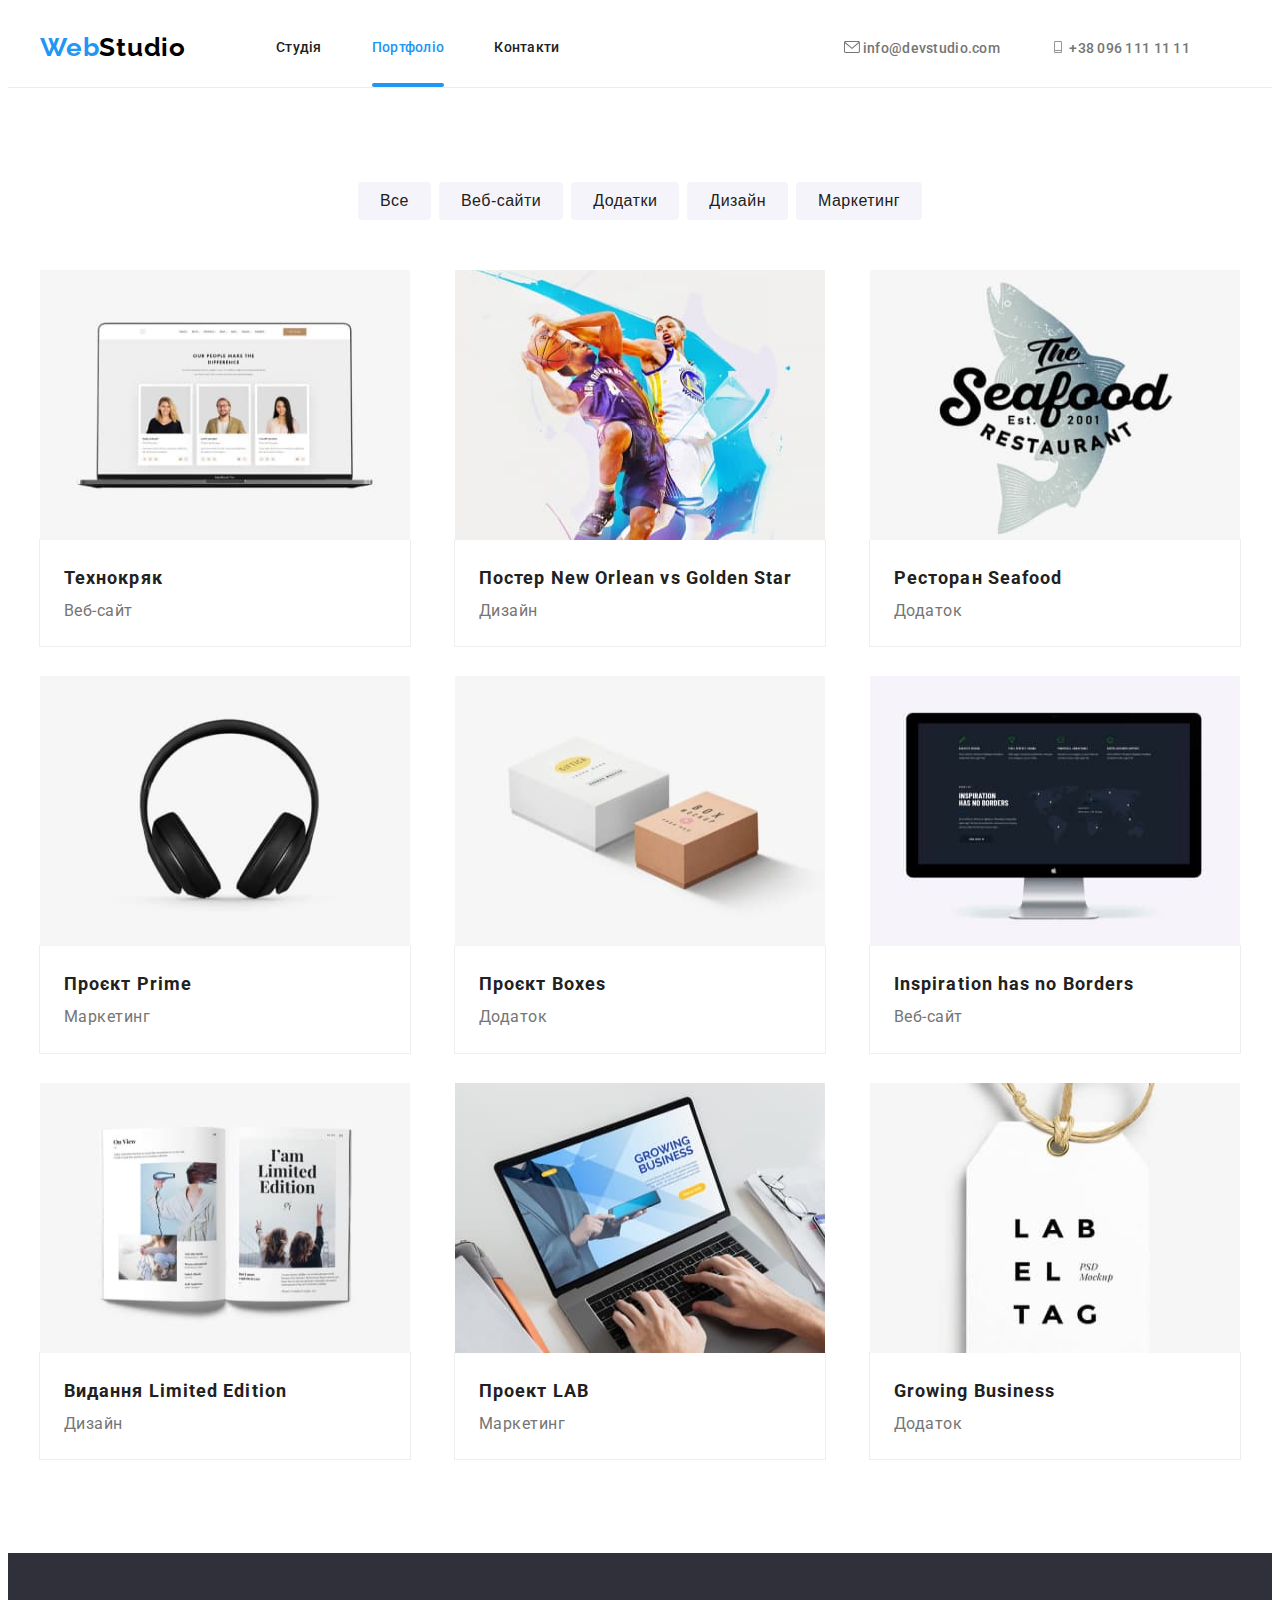
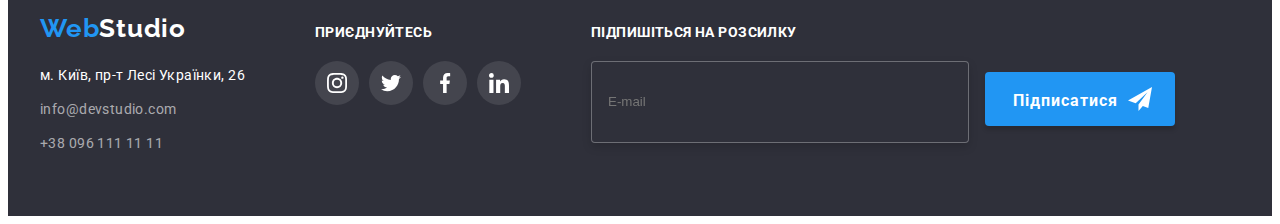
==== commit 478a5ad6: "Змінив мову сайтів на Українську" ====
--- a/portfolio.html
+++ b/portfolio.html
@@ -1,10 +1,10 @@
 <!DOCTYPE html>
-<html lang="ru">
+<html lang="ua">
   <head>
     <meta charset="UTF-8" />
     <meta http-equiv="X-UA-Compatible" content="IE=edge" />
     <meta name="viewport" content="width=device-width, initial-scale=1.0" />
-    <title>WebStudio | Портфолио</title>
+    <title>WebStudio | Портфоліо</title>
 
     <!-- Google Fonts start -->
 
@@ -40,15 +40,15 @@
         <nav class="header-nav">
           <ul class="header-list-flex">
             <li class="header-item">
-              <a href="index.html" class="header-link"> Студия </a>
+              <a href="index.html" class="header-link"> Студія </a>
             </li>
             <li class="header-item header-portfolio">
               <a href="portfolio.html" class="header-link header-link-current">
-                Портфолио
+                Портфоліо
               </a>
             </li>
             <li class="header-item">
-              <a href="" class="header-link"> Контакты </a>
+              <a href="" class="header-link"> Контакти </a>
             </li>
           </ul>
         </nav>
@@ -88,10 +88,10 @@
               <button class="btn-prtf" type="button">Все</button>
             </li>
             <li class="btn-list-item">
-              <button class="btn-prtf" type="button">Веб-сайты</button>
+              <button class="btn-prtf" type="button">Веб-сайти</button>
             </li>
             <li class="btn-list-item">
-              <button class="btn-prtf" type="button">Приложения</button>
+              <button class="btn-prtf" type="button">Додатки</button>
             </li>
             <li class="btn-list-item">
               <button class="btn-prtf" type="button">Дизайн</button>
@@ -113,10 +113,9 @@
                   />
                   <div class="prtf-overlay">
                     <p class="prtf-overlay-text">
-                      Ресурс предлагает комплексные предложения с разным уровнем
-                      функционала и сервисов. Все это позволит посетителю
-                      получить исчерпывающие сведения о компании или частном
-                      лице.
+Ресурс пропонує комплексні пропозиції з різним рівнем функціоналу та сервісів. 
+Все це дозволить відвідувачу отримати
+вичерпні відомості про компанію чи приватну особу.
                     </p>
                   </div>
                 </div>
@@ -131,16 +130,13 @@
                 <div class="prtf-list-item">
                   <img
                     src="images/portfol-box/portfol-box2.jpg"
-                    alt="баскетболисты"
-                    width="370"
-                    height="270"
-                  />
-                  <div class="prtf-overlay">
-                    <p class="prtf-overlay-text">
-                      Ресурс предлагает комплексные предложения с разным уровнем
-                      функционала и сервисов. Все это позволит посетителю
-                      получить исчерпывающие сведения о компании или частном
-                      лице.
+                    alt="баскетболісти"
+                    width="370"
+                    height="270"
+                  />
+                  <div class="prtf-overlay">
+                    <p class="prtf-overlay-text">
+Ресурс пропонує комплексні пропозиції з різним рівнем функціоналу та сервісів. Все це дозволить відвідувачу отримати вичерпні відомості про компанію чи приватну особу.
                     </p>
                   </div>
                 </div>
@@ -157,22 +153,19 @@
                 <div class="prtf-list-item">
                   <img
                     src="images/portfol-box/portfol-box3.jpg"
-                    alt="логотип ресторана"
-                    width="370"
-                    height="270"
-                  />
-                  <div class="prtf-overlay">
-                    <p class="prtf-overlay-text">
-                      Ресурс предлагает комплексные предложения с разным уровнем
-                      функционала и сервисов. Все это позволит посетителю
-                      получить исчерпывающие сведения о компании или частном
-                      лице.
+                    alt="логотип ресторану"
+                    width="370"
+                    height="270"
+                  />
+                  <div class="prtf-overlay">
+                    <p class="prtf-overlay-text">
+Ресурс пропонує комплексні пропозиції з різним рівнем функціоналу та сервісів. Все це дозволить відвідувачу отримати вичерпні відомості про компанію чи приватну особу.
                     </p>
                   </div>
                 </div>
                 <div class="prtf-ii-flexbox">
                   <h3 class="prtf-ii-title">Ресторан Seafood</h3>
-                  <p class="prtf-ii-text">Приложение</p>
+                  <p class="prtf-ii-text">Додаток</p>
                 </div>
               </a>
             </li>
@@ -187,15 +180,12 @@
                   />
                   <div class="prtf-overlay">
                     <p class="prtf-overlay-text">
-                      Ресурс предлагает комплексные предложения с разным уровнем
-                      функционала и сервисов. Все это позволит посетителю
-                      получить исчерпывающие сведения о компании или частном
-                      лице.
-                    </p>
-                  </div>
-                </div>
-                <div class="prtf-ii-flexbox">
-                  <h3 class="prtf-ii-title">Проект Prime</h3>
+Ресурс пропонує комплексні пропозиції з різним рівнем функціоналу та сервісів. Все це дозволить відвідувачу отримати вичерпні відомості про компанію чи приватну особу.
+                    </p>
+                  </div>
+                </div>
+                <div class="prtf-ii-flexbox">
+                  <h3 class="prtf-ii-title">Проєкт Prime</h3>
                   <p class="prtf-ii-text">Маркетинг</p>
                 </div>
               </a>
@@ -212,16 +202,13 @@
 
                   <div class="prtf-overlay">
                     <p class="prtf-overlay-text">
-                      Ресурс предлагает комплексные предложения с разным уровнем
-                      функционала и сервисов. Все это позволит посетителю
-                      получить исчерпывающие сведения о компании или частном
-                      лице.
-                    </p>
-                  </div>
-                </div>
-                <div class="prtf-ii-flexbox">
-                  <h3 class="prtf-ii-title">Проект Boxes</h3>
-                  <p class="prtf-ii-text">Приложение</p>
+Ресурс пропонує комплексні пропозиції з різним рівнем функціоналу та сервісів. Все це дозволить відвідувачу отримати вичерпні відомості про компанію чи приватну особу.
+                    </p>
+                  </div>
+                </div>
+                <div class="prtf-ii-flexbox">
+                  <h3 class="prtf-ii-title">Проєкт Boxes</h3>
+                  <p class="prtf-ii-text">Додаток</p>
                 </div>
               </a>
             </li>
@@ -230,17 +217,14 @@
                 <div class="prtf-list-item">
                   <img
                     src="images/portfol-box/portfol-box6.jpg"
-                    alt="экран монитора"
-                    width="370"
-                    height="270"
-                  />
-
-                  <div class="prtf-overlay">
-                    <p class="prtf-overlay-text">
-                      Ресурс предлагает комплексные предложения с разным уровнем
-                      функционала и сервисов. Все это позволит посетителю
-                      получить исчерпывающие сведения о компании или частном
-                      лице.
+                    alt="екран монітора"
+                    width="370"
+                    height="270"
+                  />
+
+                  <div class="prtf-overlay">
+                    <p class="prtf-overlay-text">
+Ресурс пропонує комплексні пропозиції з різним рівнем функціоналу та сервісів. Все це дозволить відвідувачу отримати вичерпні відомості про компанію чи приватну особу.
                     </p>
                   </div>
                 </div>
@@ -262,15 +246,12 @@
 
                   <div class="prtf-overlay">
                     <p class="prtf-overlay-text">
-                      Ресурс предлагает комплексные предложения с разным уровнем
-                      функционала и сервисов. Все это позволит посетителю
-                      получить исчерпывающие сведения о компании или частном
-                      лице.
-                    </p>
-                  </div>
-                </div>
-                <div class="prtf-ii-flexbox">
-                  <h3 class="prtf-ii-title">Издание Limited Edition</h3>
+Ресурс пропонує комплексні пропозиції з різним рівнем функціоналу та сервісів. Все це дозволить відвідувачу отримати вичерпні відомості про компанію чи приватну особу.
+                    </p>
+                  </div>
+                </div>
+                <div class="prtf-ii-flexbox">
+                  <h3 class="prtf-ii-title">Видання Limited Edition</h3>
                   <p class="prtf-ii-text">Дизайн</p>
                 </div>
               </a>
@@ -287,10 +268,7 @@
 
                   <div class="prtf-overlay">
                     <p class="prtf-overlay-text">
-                      Ресурс предлагает комплексные предложения с разным уровнем
-                      функционала и сервисов. Все это позволит посетителю
-                      получить исчерпывающие сведения о компании или частном
-                      лице.
+Ресурс пропонує комплексні пропозиції з різним рівнем функціоналу та сервісів. Все це дозволить відвідувачу отримати вичерпні відомості про компанію чи приватну особу.
                     </p>
                   </div>
                 </div>
@@ -312,16 +290,13 @@
 
                   <div class="prtf-overlay">
                     <p class="prtf-overlay-text">
-                      Ресурс предлагает комплексные предложения с разным уровнем
-                      функционала и сервисов. Все это позволит посетителю
-                      получить исчерпывающие сведения о компании или частном
-                      лице.
+Ресурс пропонує комплексні пропозиції з різним рівнем функціоналу та сервісів. Все це дозволить відвідувачу отримати вичерпні відомості про компанію чи приватну особу.
                     </p>
                   </div>
                 </div>
                 <div class="prtf-ii-flexbox">
                   <h3 class="prtf-ii-title">Growing Business</h3>
-                  <p class="prtf-ii-text">Приложение</p>
+                  <p class="prtf-ii-text">Додаток</p>
                 </div>
               </a>
             </li>
@@ -337,7 +312,7 @@
             >Web<span class="footer-logo-studio">Studio</span></a
           >
           <address class="footer-address">
-            <p class="footer-text">г. Киев, пр-т Леси Украинки, 26</p>
+            <p class="footer-text">м. Київ, пр-т Лесі Українки, 26</p>
             <ul class="footer-list">
               <li class="footer-list-item">
                 <a href="mailto:info@devstudio.com" class="footer-contacts">
@@ -354,7 +329,7 @@
         </div>
         <!-- Social Footer Icons -->
         <div>
-          <p class="social-footer-text">присоединяйтесь</p>
+          <p class="social-footer-text">приєднуйтесь</p>
           <ul class="social-footer-list">
             <li class="social-footer-item">
               <a
@@ -413,14 +388,14 @@
 
         <div>
           <form class="footer-form">
-            <span class="footer-form-text">Подпишитесь на рассылку</span>
+            <span class="footer-form-text">Підпишіться на розсилку</span>
             <input
               class="footer-form-input"
               type="email"
               placeholder="E-mail"
             />
             <button class="footer-form-btn" type="submit">
-              Подписаться
+            Підписатися
               <svg class="footer-form-icon" width="24" height="24">
                 <use href="./images/icons.svg#paper-plane"></use>
               </svg>
